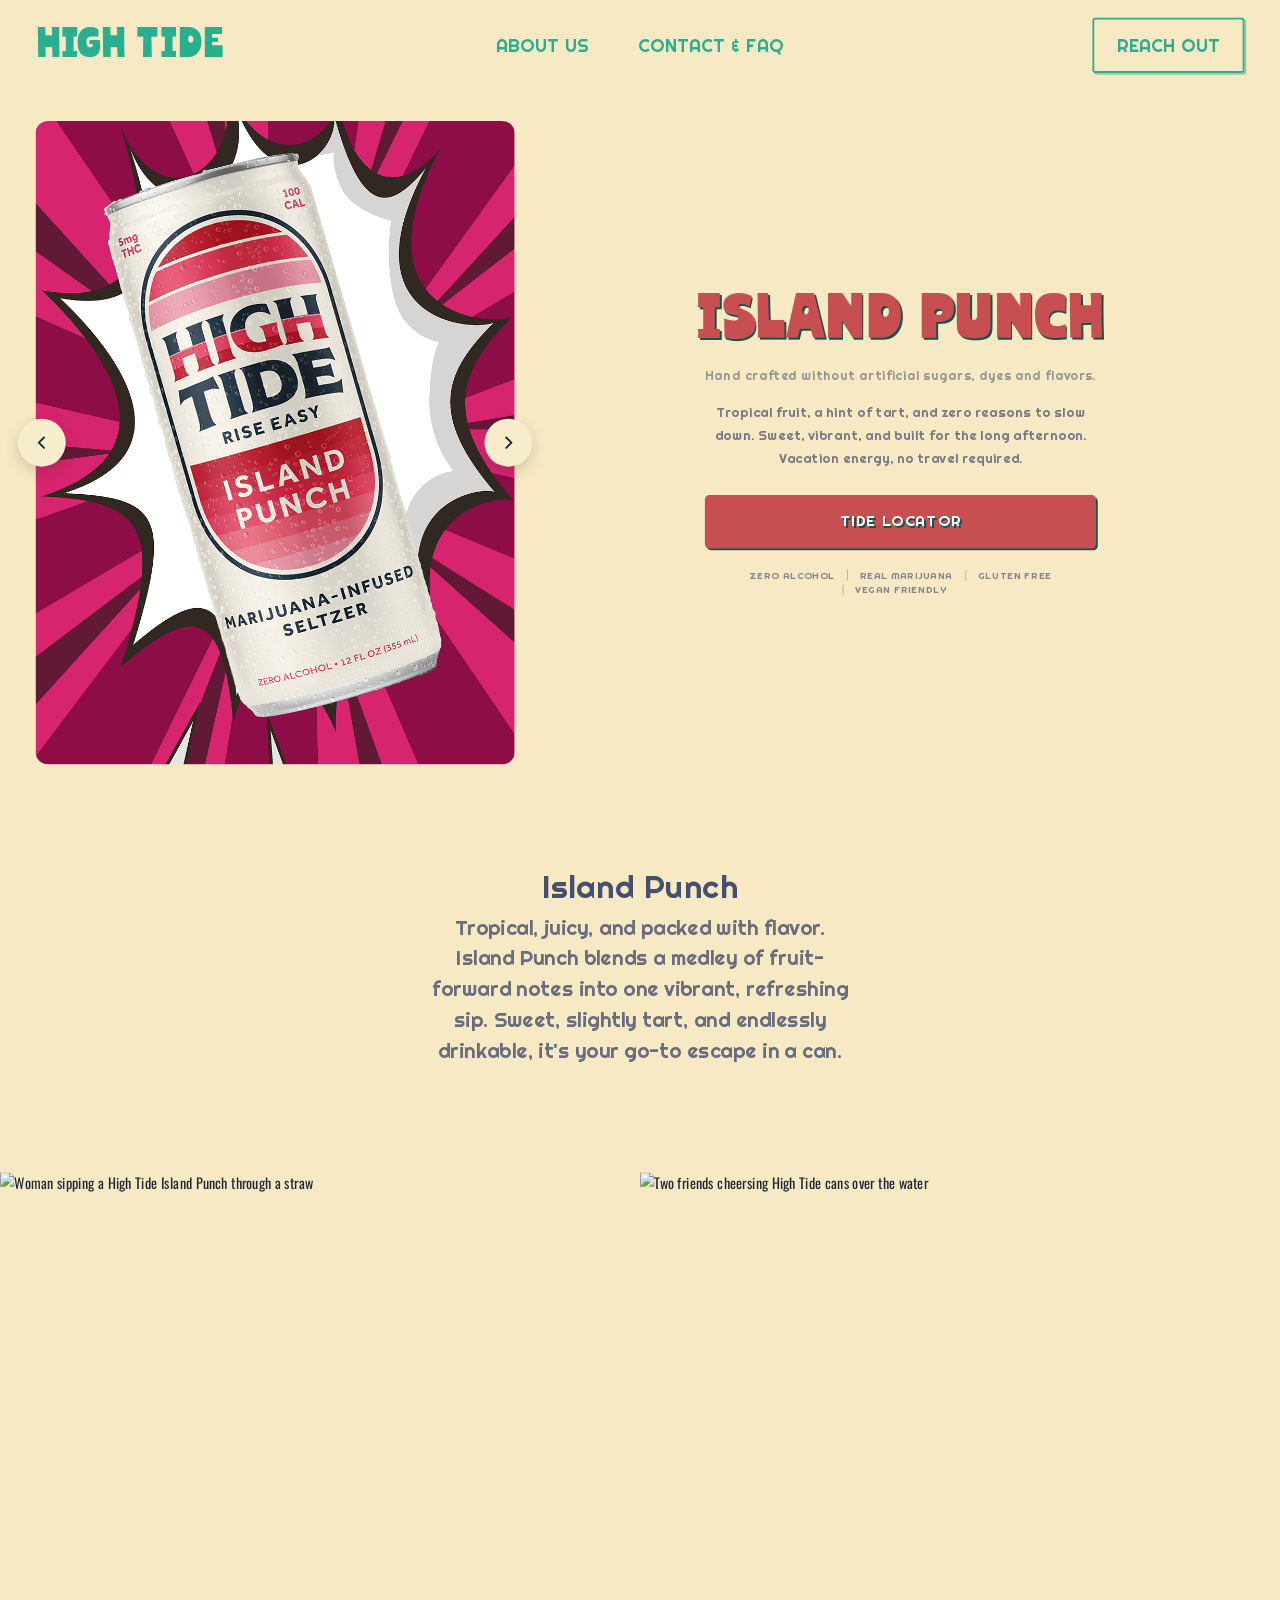
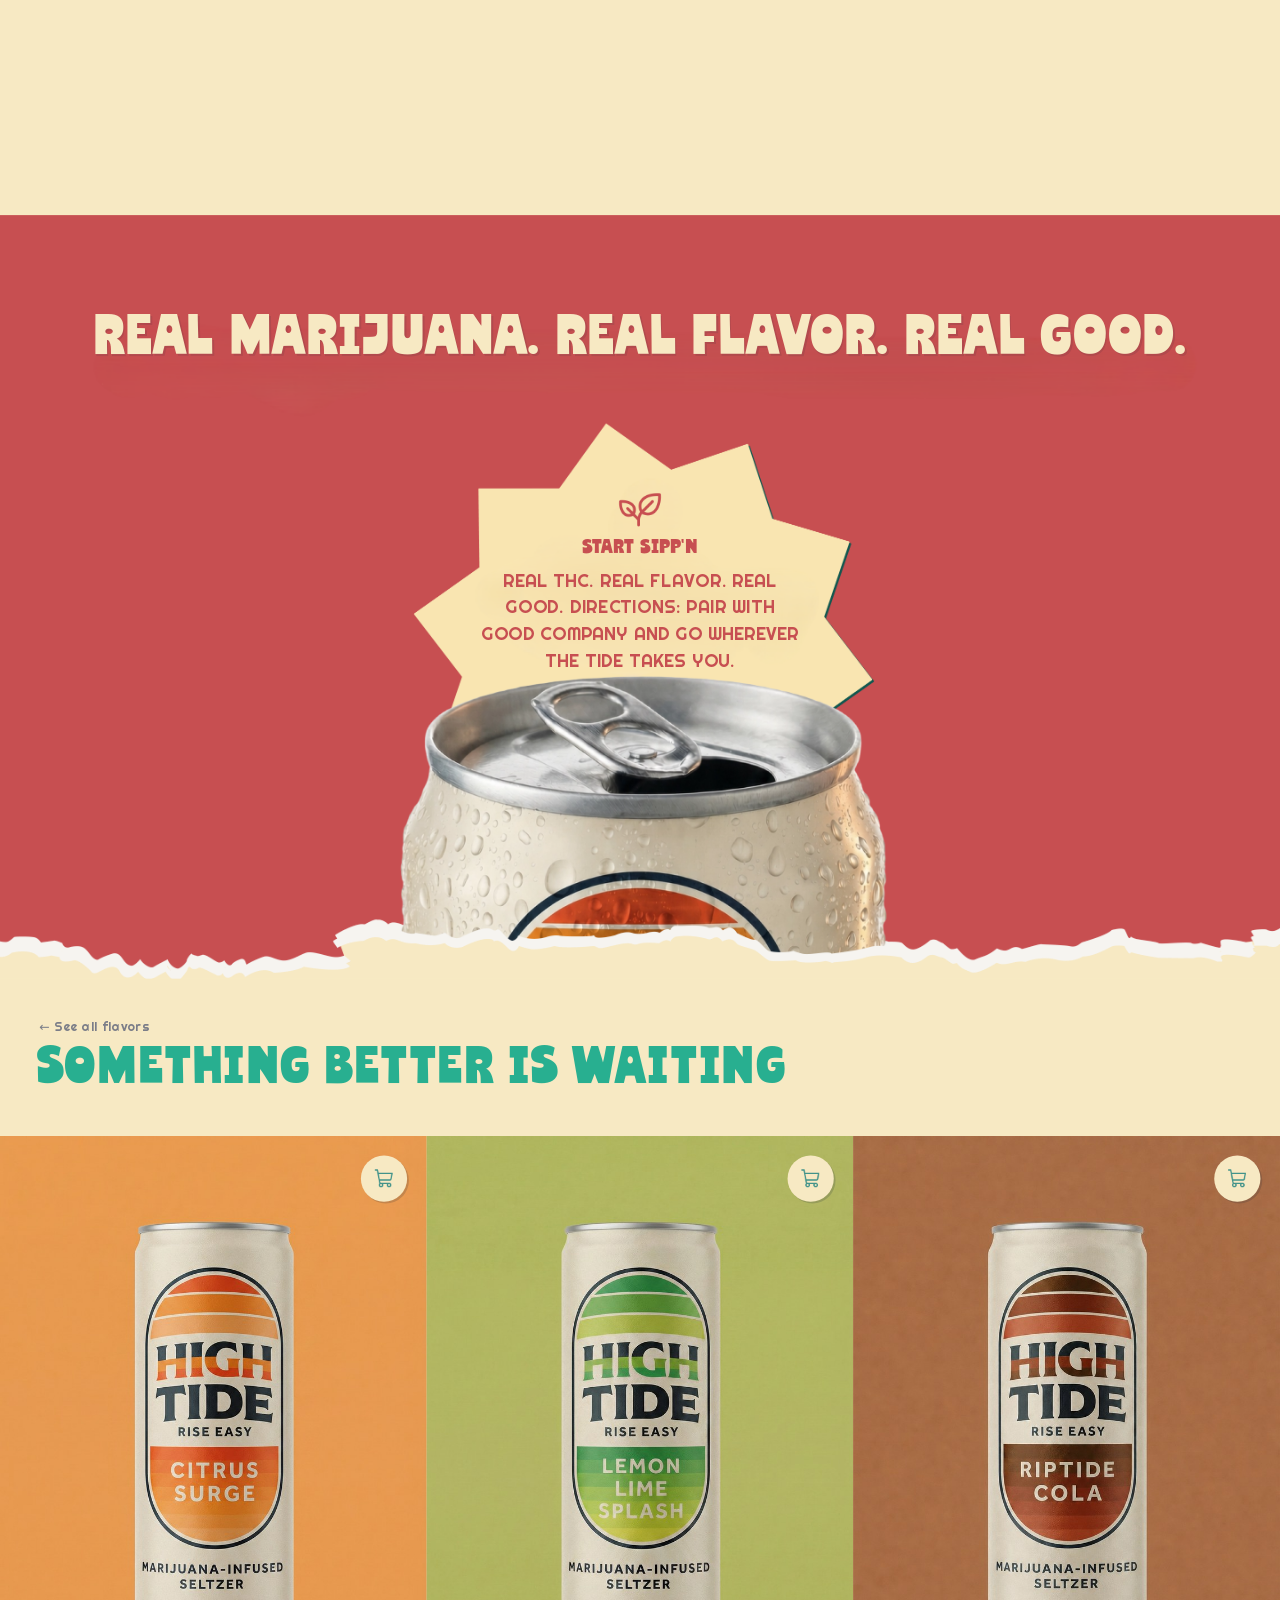
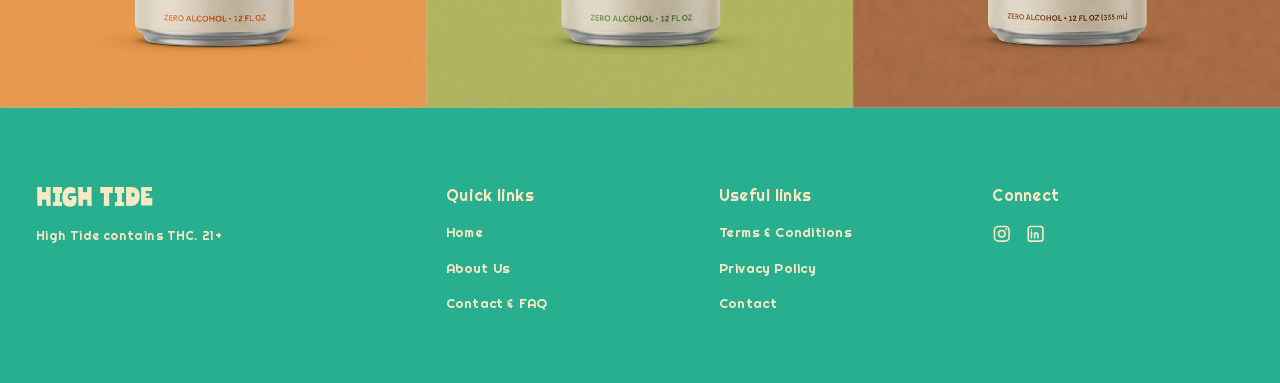
==== island-punch.html @ ad3d5d90 "Add Island Punch product page with responsive design and scaling functionality - Created island-punc" ====
<!DOCTYPE html>
<html lang="en">
<head>
  <meta charset="UTF-8" />
  <meta name="viewport" content="width=device-width, initial-scale=1.0" />
  <title>High Tide — Island Punch</title>
  <link rel="preconnect" href="https://fonts.googleapis.com" />
  <link rel="preconnect" href="https://fonts.gstatic.com" crossorigin />
  <!-- Same Google font families used by the homepage (index.html) -->
  <link href="https://fonts.googleapis.com/css2?family=Bagel+Fat+One&family=Oswald:wght@400;500;600;700&family=Permanent+Marker&family=Righteous&display=swap" rel="stylesheet" />
  <!-- Same Bootstrap build as index.html (grid + utilities) -->
  <link href="https://cdn.jsdelivr.net/npm/bootstrap@5.3.3/dist/css/bootstrap.min.css" rel="stylesheet" />
  <link rel="stylesheet" href="product-page.css" />
</head>
<body>
    <div class="scaler-product">
    <div class="stage-product">
  <!-- ============ HEADER (shared with index.html) ============ -->
  <header class="site-header">
    <div class="header-inner">
      <a href="index.html" class="logo" aria-label="High Tide home">HIGH TIDE</a>
      <nav class="main-nav" aria-label="Primary">
        <a href="#about">ABOUT US</a>
        <a href="#contact">CONTACT &amp; FAQ</a>
      </nav>
      <a href="#reach" class="btn-reachout">REACH OUT</a>
    </div>
  </header>

  <!-- ============ HERO ============ -->
  <section class="hero">
    <div class="container">
      <div class="row align-items-center gx-5">
        <div class="col-5">
          <div class="hero-media">
            <button class="carousel-arrow arrow-prev" aria-label="Previous flavor">
              <svg viewBox="0 0 24 24" width="20" height="20"><path d="M15 5l-7 7 7 7" fill="none" stroke="currentColor" stroke-width="2.6" stroke-linecap="round" stroke-linejoin="round"/></svg>
            </button>
            <div class="hero-card">
              <img src="assets/island-punch.png" alt="High Tide Island Punch can on a pop-art pink starburst" />
            </div>
            <button class="carousel-arrow arrow-next" aria-label="Next flavor">
              <svg viewBox="0 0 24 24" width="20" height="20"><path d="M9 5l7 7-7 7" fill="none" stroke="currentColor" stroke-width="2.6" stroke-linecap="round" stroke-linejoin="round"/></svg>
            </button>
          </div>
        </div>
        <div class="col-7">
          <div class="hero-copy">
            <h1 class="flavor-title">ISLAND PUNCH</h1>
            <p class="hero-tagline">Hand crafted without artificial sugars, dyes and flavors.</p>
            <p class="hero-desc">Tropical fruit, a hint of tart, and zero reasons to slow down. Sweet, vibrant, and built for the long afternoon. Vacation energy, no travel required.</p>
            <a href="#locator" class="btn-solid">TIDE LOCATOR</a>
            <ul class="feature-tags">
              <li>ZERO ALCOHOL</li>
              <li>REAL MARIJUANA</li>
              <li>GLUTEN FREE</li>
              <li>VEGAN FRIENDLY</li>
            </ul>
          </div>
        </div>
      </div>
    </div>
  </section>

  <!-- ============ CENTERED DESCRIPTION BAND ============ -->
  <section class="desc-band">
    <div class="container">
      <h2>Island Punch</h2>
      <p>Tropical, juicy, and packed with flavor. Island Punch blends a medley of fruit-forward notes into one vibrant, refreshing sip. Sweet, slightly tart, and endlessly drinkable, it's your go-to escape in a can.</p>
    </div>
  </section>

  <!-- ============ TWO-IMAGE GALLERY ============ -->
  <section class="gallery">
    <div class="container px-0">
      <div class="row g-0">
        <div class="col-6">
          <img src="assets/island-middle-1.png" alt="Woman sipping a High Tide Island Punch through a straw" />
        </div>
        <div class="col-6">
          <img src="assets/island-middle-2.png" alt="Two friends cheersing High Tide cans over the water" />
        </div>
      </div>
    </div>
  </section>

  <!-- ============ RED FEATURE BAND ============ -->
  <section class="red-band">
    <div class="container">
      <h2 class="band-heading">REAL MARIJUANA. REAL FLAVOR. REAL GOOD.</h2>

      <div class="sip-badge">
        <div class="badge-content">
          <img class="badge-icon" src="assets/ip-leaf.png" alt="" aria-hidden="true" />
          <h3>START SIPP'N</h3>
          <p>REAL THC. REAL FLAVOR. REAL GOOD. DIRECTIONS: PAIR WITH GOOD COMPANY AND GO WHEREVER THE TIDE TAKES YOU.</p>
        </div>
      </div>
    </div>

    <!-- <img class="torn-can" src="assets/torn-can.png" alt="An open, chilled High Tide can" /> -->
  </section>

  <!-- ============ FLAVORS / SOMETHING BETTER IS WAITING ============ -->
  <section class="flavors">
    <div class="container flavors-head">
      <a href="#all" class="see-all">&larr; See all flavors</a>
      <h2 class="flavors-heading">SOMETHING BETTER IS WAITING</h2>
    </div>

    <div class="container px-0">
      <div class="row g-0">
        <div class="col-4">
          <article class="flavor-card" style="--bg:#E89A51">
            <button class="cart-btn" aria-label="Add Citrus Surge to cart"><img src="assets/cart.webp" alt="" aria-hidden="true" /></button>
            <img class="flavor-can" src="assets/product-citrus-surge.jpg" alt="High Tide Citrus Surge marijuana-infused seltzer" />
          </article>
        </div>
        <div class="col-4">
          <article class="flavor-card" style="--bg:#B0B660">
            <button class="cart-btn" aria-label="Add Lemon Lime Splash to cart"><img src="assets/cart.webp" alt="" aria-hidden="true" /></button>
            <img class="flavor-can" src="assets/product-lemon-lime-splash.jpg" alt="High Tide Lemon Lime Splash marijuana-infused seltzer" />
          </article>
        </div>
        <div class="col-4">
          <article class="flavor-card" style="--bg:#A86C46">
            <button class="cart-btn" aria-label="Add Riptide Cola to cart"><img src="assets/cart.webp" alt="" aria-hidden="true" /></button>
            <img class="flavor-can" src="assets/product-riptide-cola.jpg" alt="High Tide Riptide Cola marijuana-infused seltzer" />
          </article>
        </div>
      </div>
    </div>
  </section>

  <!-- ============ FOOTER (shared with index.html) ============ -->
  <footer class="site-footer">
    <div class="container">
      <div class="row footer-cols">
        <div class="col-4 footer-col footer-brand">
          <div class="logo footer-logo">HIGH TIDE</div>
          <p class="footer-fine">High Tide contains THC. 21+</p>
        </div>
        <div class="col footer-col">
          <h5>Quick links</h5>
          <ul>
            <li><a href="index.html">Home</a></li>
            <li><a href="#about">About Us</a></li>
            <li><a href="#contact">Contact &amp; FAQ</a></li>
          </ul>
        </div>
        <div class="col footer-col">
          <h5>Useful links</h5>
          <ul>
            <li><a href="#">Terms &amp; Conditions</a></li>
            <li><a href="#">Privacy Policy</a></li>
            <li><a href="#">Contact</a></li>
          </ul>
        </div>
        <div class="col footer-col">
          <h5>Connect</h5>
          <div class="socials">
            <a href="#" aria-label="Instagram"><svg viewBox="0 0 24 24" width="22" height="22"><rect x="3" y="3" width="18" height="18" rx="5" fill="none" stroke="currentColor" stroke-width="2"/><circle cx="12" cy="12" r="4" fill="none" stroke="currentColor" stroke-width="2"/><circle cx="17.5" cy="6.5" r="1.2" fill="currentColor"/></svg></a>
            <a href="#" aria-label="LinkedIn"><svg viewBox="0 0 24 24" width="22" height="22"><rect x="3" y="3" width="18" height="18" rx="3" fill="none" stroke="currentColor" stroke-width="2"/><path d="M7 10v7M7 7v.01M11 17v-4a2 2 0 0 1 4 0v4M11 11v6" fill="none" stroke="currentColor" stroke-width="2" stroke-linecap="round"/></svg></a>
          </div>
        </div>
      </div>
    </div>
  </footer>
  </div>
    </div>
<script src="island-punch.js"></script>
</body>
</html>
---- product-page.css ----
/* ============================================================
   High Tide — Island Punch product page
   Normal-flow, responsive layout.
   Brand tokens + Super Amore @font-face mirror styles.css so the
   page stays visually consistent with the homepage (index.html),
   without inheriting the homepage's scaled 1440px absolute canvas.
   ============================================================ */

@font-face{
  font-family: 'Super Amore';
  src: url('assets/fonts/SuperAmore.ttf') format('truetype');
  font-weight: normal;
  font-style: normal;
  font-display: swap;
}

:root{
  /* Island Punch design system */
  --cream:  #F7E9C3;
  --teal:   #28AF90;
  --coral:  #C74F51;
  --navy:   #1E2A38;

  --font-display: 'Super Amore', 'Bagel Fat One', system-ui, sans-serif;
  --font-label:   'Oswald', system-ui, sans-serif;
  --font-nav:     'Righteous', system-ui, sans-serif;

  --maxw: 1440px;
  --maxh: 4031px;
}

*{ box-sizing: border-box; }

html{ scroll-behavior: smooth; }
body{
  margin: 0;
  background: var(--cream);
  color: var(--navy);
  font-family: var(--font-label);
  overflow-x: hidden;
}

a{ text-decoration: none; color: inherit; }
img{ display: block; max-width: 100%; }
button{ font-family: inherit; cursor: pointer; border: none; background: none; }

/* ---- scaling frame (same technique as index.html) ---- */
/* outer frame: clips to the scaled height so there's no leftover space */
.scaler-product{
  width: 100%;
  margin: 0;
  overflow: hidden;
}
/* inner design canvas: fixed 1440 design, scaled by JS to fill the width */
.stage-product{
  position: relative;
  width: 1440px;
  background: var(--cream);
  overflow: hidden;
  transform-origin: top left;
}

/* ---- Centered 1440px content frame (overrides Bootstrap's responsive
   .container widths so the page tracks the design canvas exactly) ---- */
.container{
  width: 100%;
  max-width: var(--maxw);
  margin-inline: auto;
  padding-inline: 40px;
}
@media (min-width: 576px){ .container{ max-width: var(--maxw); } }
@media (min-width: 768px){ .container{ max-width: var(--maxw); } }
@media (min-width: 992px){ .container{ max-width: var(--maxw); } }
@media (min-width: 1200px){ .container{ max-width: var(--maxw); } }
@media (min-width: 1400px){ .container{ max-width: var(--maxw); } }

/* ============ HEADER ============ */

.site-header{
  position: relative;
  top: 0;
  z-index: 50;
  background: var(--cream);
}
.header-inner{
  max-width: var(--maxw);
  margin: 0 auto;
  padding: 20px 40px;
  display: grid;
  grid-template-columns: 1fr auto 1fr;
  align-items: center;
  gap: 24px;
}
.logo{
  font-family: var(--font-display);
  color: var(--teal);
  font-size: 48px;
  line-height: 1;
  letter-spacing: .5px;
  justify-self: start;
}
.main-nav{
  justify-self: center;
  display: flex;
  gap: 56px;
}
.main-nav a{
  font-family: var(--font-nav);
  font-size: 20px;
  letter-spacing: .5px;
  text-transform: uppercase;
  color: var(--teal);
  transition: opacity .15s ease;
}
.main-nav a:hover{ opacity: .7; }
.btn-reachout{
  justify-self: end;
  display: inline-flex;
  align-items: center;
  justify-content: center;
  padding: 14px 26px;
  border: 2.5px solid var(--teal);
  border-radius: 3px;
  color: var(--teal);
  font-family: var(--font-nav);
  font-size: 20px;
  letter-spacing: .5px;
  text-transform: uppercase;
  background: transparent;
  box-shadow: 2px 2px 0 0 rgba(27,166,151,.45);
  transition: background .15s ease, color .15s ease;
}
.btn-reachout:hover{ background: var(--teal); color: var(--cream); }

/* ============ HERO ============ */
.hero{
  background: var(--cream);
  padding: 34px 0 76px;
}
.hero-media{
  position: relative;
}
.hero-card img{
  width: 100%;
  height: auto;
  border-radius: 14px;
}
.carousel-arrow{
  position: absolute;
  top: 50%;
  transform: translateY(-50%);
  width: 54px;
  height: 54px;
  border-radius: 50%;
  background: #F7ECCB;
  color: var(--navy);
  display: flex;
  align-items: center;
  justify-content: center;
  box-shadow: 0 6px 16px rgba(30,42,56,.18);
  z-index: 2;
  transition: transform .15s ease;
}
.carousel-arrow:hover{ transform: translateY(-50%) scale(1.06); }
.arrow-prev{ left: -20px; }
.arrow-next{ right: -20px; }

.hero-copy{
  text-align: center;
  max-width: 480px;
  margin: 0 auto;
}
.flavor-title{
  margin: 0 0 16px;
  font-family: var(--font-display);
  color: var(--coral);
  font-size: 72px;
  font-weight: 400;
  line-height: 1;
  letter-spacing: 0;
  text-align: center;
  text-shadow: 2px 2px 0px #11574F;
}
.hero-tagline{
  margin: 0 0 18px;
  font-family: var(--font-nav);
  font-size: 14px;
  letter-spacing: .3px;
  color: #454F6E8C;
}
.hero-desc{
  margin: 0 auto 28px;
  max-width: 430px;
  font-family: var(--font-nav);
  font-size: 15px;
  line-height: 1.75;
  font-weight: 400;
  color: #454F6EB8;
}
.btn-solid{
  display: block;
  width: 100%;
  max-width: 440px;
  margin: 0 auto 22px;
  padding: 17px;
  background: var(--coral);
  color: #fff;
  font-family: var(--font-nav);
  font-size: 17px;
  letter-spacing: 1px;
  text-transform: uppercase;
  text-align: center;
  border-radius: 5px;
  text-shadow: 2px 2px 0px #11574F;
  box-shadow: 2px 2px 0px 0px #11574F;
  transition: filter .15s ease;
}
.btn-solid:hover{ filter: brightness(1.06); }
.feature-tags{
  font-family: var(--font-nav);
  font-size: 13px;
  font-weight: 400;
  list-style: none;
  display: flex;
  justify-content: center;
  flex-wrap: wrap;
  padding: 0;
  margin: 0 auto;
}
.feature-tags li{
  position: relative;
  padding: 0 14px;
  font-size: 11px;
  letter-spacing: .5px;
  text-transform: uppercase;
  color: #454F6EA6;
}
.feature-tags li + li::before{
  content: "";
  position: absolute;
  left: 0;
  top: 50%;
  transform: translateY(-50%);
  width: 1px;
  height: 12px;
  background: rgba(30,42,56,.3);
}

/* ============ CENTERED DESCRIPTION BAND ============ */
.desc-band{
  background: var(--cream);
  text-align: center;
  padding: 40px 0 120px;
}
.desc-band h2{
  /* margin: 0 0 14px; */
  font-family: var(--font-nav);
  color: #454F6E;
  font-size: 36px;
  letter-spacing: .5px;
}
.desc-band p{
  max-width: 480px;
  margin: 0 auto;
  font-size: 23px;
  line-height: 1.5;
  font-weight: 400;
  color: #454F6ECC;
  font-family: var(--font-nav);
}

/* ============ TWO-IMAGE GALLERY (Bootstrap .row.g-0 > .col-md-6) ============ */
.gallery img{
  width: 100%;
  height: 723px; /* fixed px: canvas is scaled, so vw units can't be used here */
  object-fit: cover;
  object-position: center;
}

/* ============ RED FEATURE BAND ============ */
.red-band{
  position: relative;
  text-align: center;
  padding: 86px 0 0;
  overflow: hidden;
  height: 859px; /* matches feact-band.png aspect (1624x969) at 1440 wide */
  background-image: url(assets/island-punch-mid-bg.png);
  background-size: cover; background-position: center; background-repeat: no-repeat;
}
.band-heading{
  margin: 18px auto 54px;
  font-family: var(--font-display);
  color: var(--cream);
  font-size: 64px;
  line-height: 1.08;
  letter-spacing: .5px;
  text-shadow: 2px 2px 0 rgba(30,42,56,.12);
}

/* starburst badge (named .sip-badge to avoid Bootstrap's .badge component) */
.sip-badge{
  position: relative;
  width: 366px;
  aspect-ratio: 1 / 1;
  margin: 0 auto -30px;
  z-index: 3;
}
.badge-burst{
  position: absolute;
  inset: 0;
  width: 100%;
  height: 100%;
  color: var(--cream);
  filter: drop-shadow(0 6px 14px rgba(30,42,56,.18));
}
.badge-content{
  position: absolute;
  inset: 0;
  display: flex;
  flex-direction: column;
  align-items: center;
  justify-content: center;
  text-align: center;
  color: var(--coral);
}
.badge-icon{ width: 50px; height: auto; margin-bottom: 6px; }
.badge-content h3{
  margin: 0 0 8px;
  font-family: var(--font-display);
  font-size: 22px;
  letter-spacing: .5px;
}
.badge-content p{
  margin: 0;
  font-size: 20px;
  line-height: 1.5;
  letter-spacing: .4px;
  text-transform: uppercase;
  font-weight: 500;
  font-family: var(--font-nav);
}

.torn-can{
  display: block;
  width: 100%;
  max-width: 1440px;
  /* the can sits ~60% down a tall transparent PNG; pull it up under the
     badge. Scales with viewport width so the gap stays consistent. */
  margin: calc(40px - 36vw) auto 0;
  position: relative;
  z-index: 1;
}

/* ============ FLAVORS / SOMETHING BETTER IS WAITING ============ */
.flavors{
  background: var(--cream);
}
.flavors-head{
  padding-top: 40px;
  padding-bottom: 46px;
}
.see-all{
  display: inline-block;
  margin: 0 0 6px 4px;
  font-family: var(--font-nav);
  font-size: 14px;
  letter-spacing: .3px;
  color: #454F6EB2;
  transition: opacity .15s ease;
}
.see-all:hover{ opacity: .7; }
.flavors-heading{
  margin: 0;
  font-family: var(--font-display);
  color: var(--teal);
  font-size: 60px;
  line-height: 1;
  letter-spacing: .5px;
}
/* cards live in a Bootstrap .row.g-0 > .col-md-4; each card is the
   product photo (its background already matches --bg) plus a cart button */
.flavor-card{
  position: relative;
  height: 100%;
  background: var(--bg);
}
.flavor-can{
  width: 100%;
  height: auto;
}
.cart-btn{
  position: absolute;
  top: 22px;
  right: 22px;
  width: 52px;
  height: 52px;
  border-radius: 50%;
  background: var(--cream);
  display: flex;
  align-items: center;
  justify-content: center;
  box-shadow: 2px 2px 0 0 rgba(30,42,56,.18);
  z-index: 2;
  transition: transform .15s ease;
}
.cart-btn:hover{ transform: scale(1.07); }
.cart-btn img{ width: 24px; height: 24px; object-fit: contain; }

/* ============ FOOTER ============ */
.site-footer{
  background: var(--teal);
  color: var(--cream);
  padding: 88px 0 76px;
}
/* .footer-cols is a Bootstrap .row; cols set the widths */
.footer-logo{
  font-family: var(--font-display);
  color: var(--cream);
  font-size: 30px;
}
.footer-fine{
  margin: 16px 0 0;
  font-size: 14px;
  letter-spacing: .3px;
  font-family: var(--font-nav);
}
.footer-col h5{
  margin: 0 0 18px;
  font-family: var(--font-nav);
  font-weight: 400;
  font-size: 18px;
  letter-spacing: .5px;
  color: #FBE7C0;
}
.footer-col ul{ list-style: none; margin: 0; padding: 0; }
.footer-col li{ margin-bottom: 14px; }
.footer-col li a{
  font-size: 15px;
  letter-spacing: .3px;
  color: var(--cream);
  transition: opacity .15s ease;
  font-family: var(--font-nav);
}
.footer-col li a:hover{ opacity: .75; }
.socials{ display: flex; gap: 16px; color: var(--cream); }
.socials a{ transition: opacity .15s ease; }
.socials a:hover{ opacity: .75; }

/* No reflow media queries: the 1440 design canvas is scaled as a whole by
   island-punch.js (transform: scale), matching index.html. */
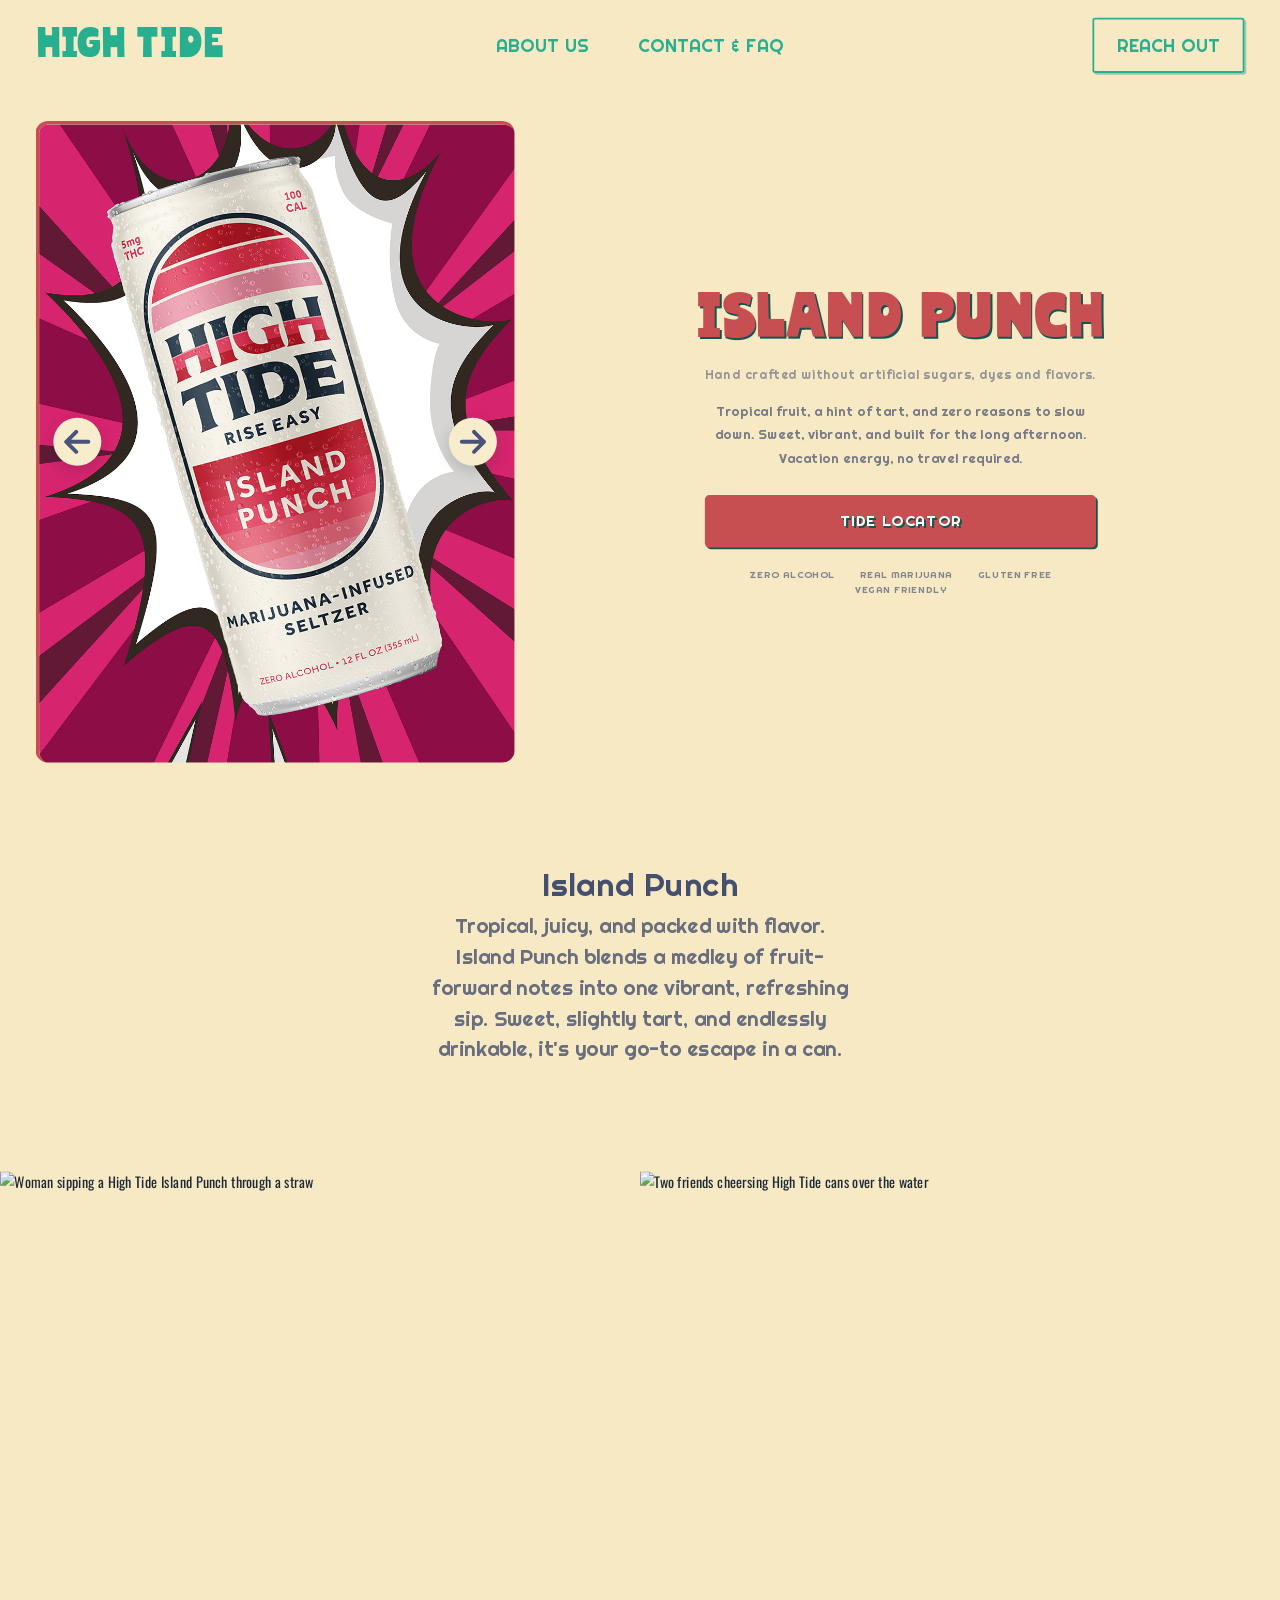
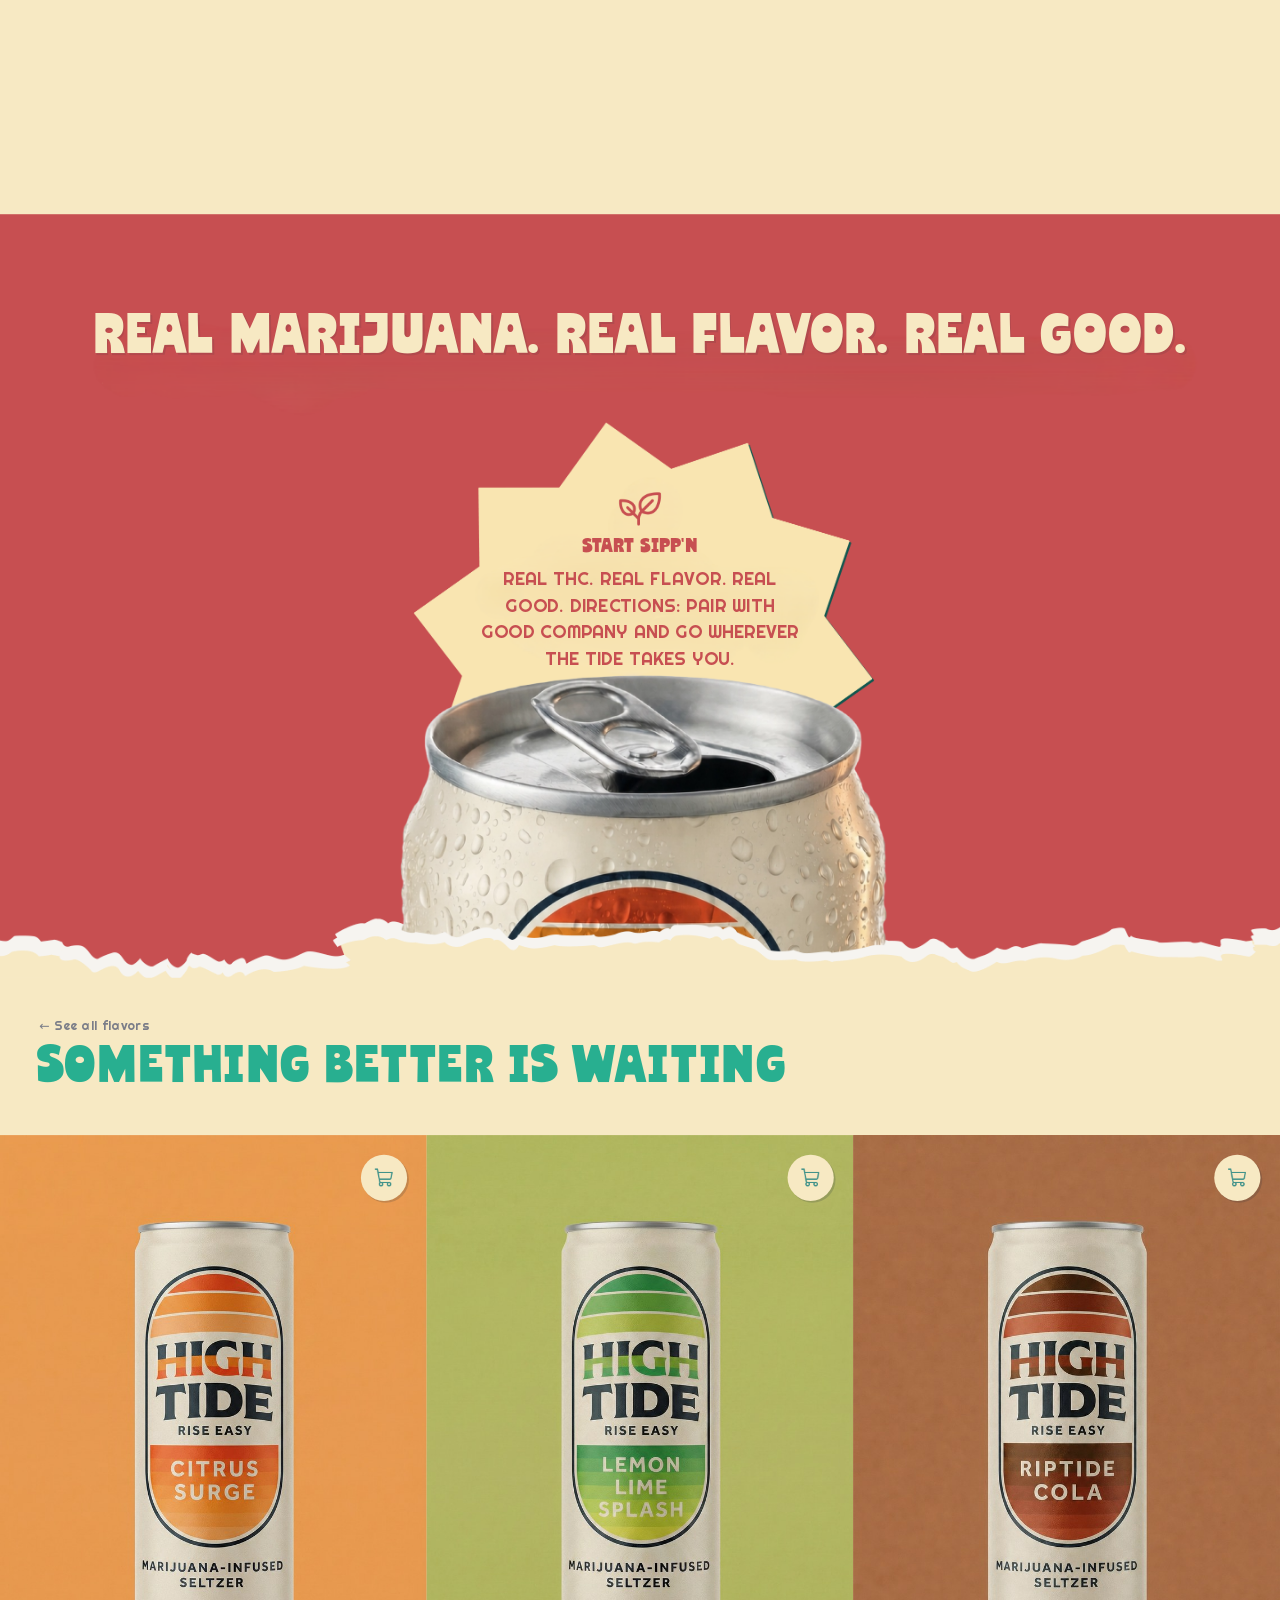
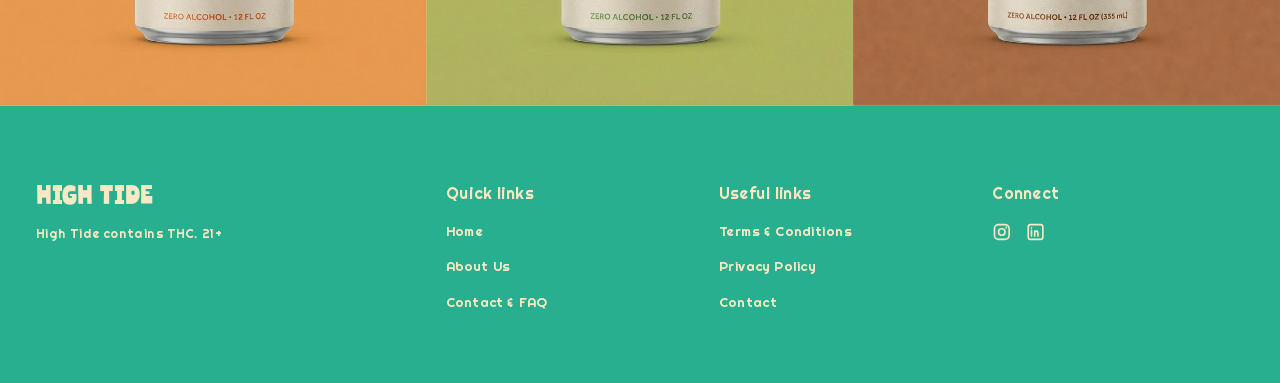
==== commit f2f7f140: "Update carousel arrows and enhance button styles for improved UI" ====
--- a/island-punch.html
+++ b/island-punch.html
@@ -34,13 +34,17 @@
         <div class="col-5">
           <div class="hero-media">
             <button class="carousel-arrow arrow-prev" aria-label="Previous flavor">
-              <svg viewBox="0 0 24 24" width="20" height="20"><path d="M15 5l-7 7 7 7" fill="none" stroke="currentColor" stroke-width="2.6" stroke-linecap="round" stroke-linejoin="round"/></svg>
+              <svg width="30" height="48" viewBox="0 0 48 48" fill="none" xmlns="http://www.w3.org/2000/svg">
+                <path d="M44 24H4M4 24L22 6M4 24L22 42" stroke="#4B5279" stroke-width="7" stroke-linecap="round" stroke-linejoin="round"/>
+              </svg>
             </button>
             <div class="hero-card">
               <img src="assets/island-punch.png" alt="High Tide Island Punch can on a pop-art pink starburst" />
             </div>
             <button class="carousel-arrow arrow-next" aria-label="Next flavor">
-              <svg viewBox="0 0 24 24" width="20" height="20"><path d="M9 5l7 7-7 7" fill="none" stroke="currentColor" stroke-width="2.6" stroke-linecap="round" stroke-linejoin="round"/></svg>
+              <svg width="30" height="48" viewBox="0 0 48 48" fill="none" xmlns="http://www.w3.org/2000/svg">
+                <path d="M4 24H44M44 24L26 6M44 24L26 42" stroke="#4B5279" stroke-width="7" stroke-linecap="round" stroke-linejoin="round"/>
+              </svg>
             </button>
           </div>
         </div>
--- a/product-page.css
+++ b/product-page.css
@@ -144,6 +144,8 @@
   width: 100%;
   height: auto;
   border-radius: 14px;
+  border-top: 4px solid var(--coral);
+  border-left: 4px solid var(--coral);
 }
 .carousel-arrow{
   position: absolute;
@@ -162,8 +164,8 @@
   transition: transform .15s ease;
 }
 .carousel-arrow:hover{ transform: translateY(-50%) scale(1.06); }
-.arrow-prev{ left: -20px; }
-.arrow-next{ right: -20px; }
+.arrow-prev{ left: 20px; }
+.arrow-next{ right: 20px; }
 
 .hero-copy{
   text-align: center;
@@ -235,16 +237,16 @@
   text-transform: uppercase;
   color: #454F6EA6;
 }
-.feature-tags li + li::before{
-  content: "";
-  position: absolute;
-  left: 0;
-  top: 50%;
-  transform: translateY(-50%);
-  width: 1px;
-  height: 12px;
-  background: rgba(30,42,56,.3);
-}
+  /* .feature-tags li + li::before{
+    content: "";
+    position: absolute;
+    left: 0;
+    top: 50%;
+    transform: translateY(-50%);
+    width: 1px;
+    height: 12px;
+    background: rgba(30,42,56,.3);
+  } */
 
 /* ============ CENTERED DESCRIPTION BAND ============ */
 .desc-band{
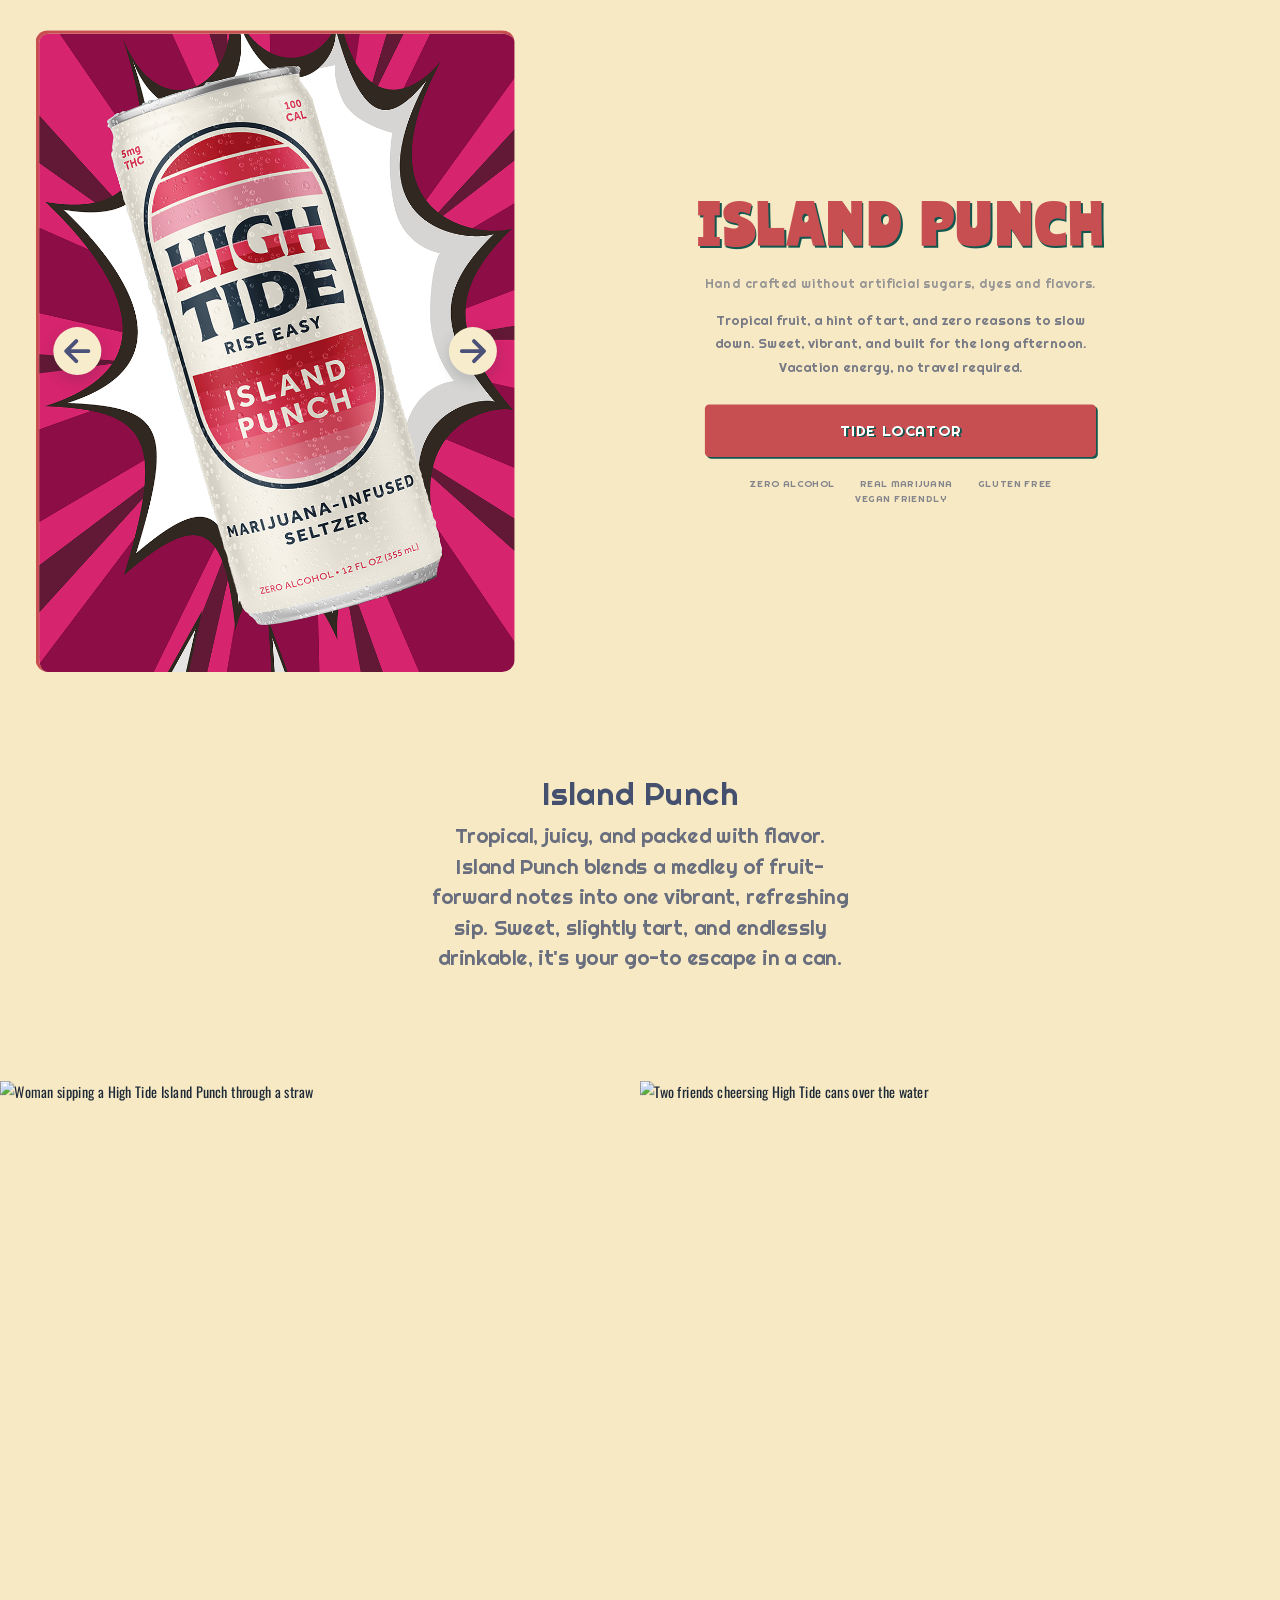
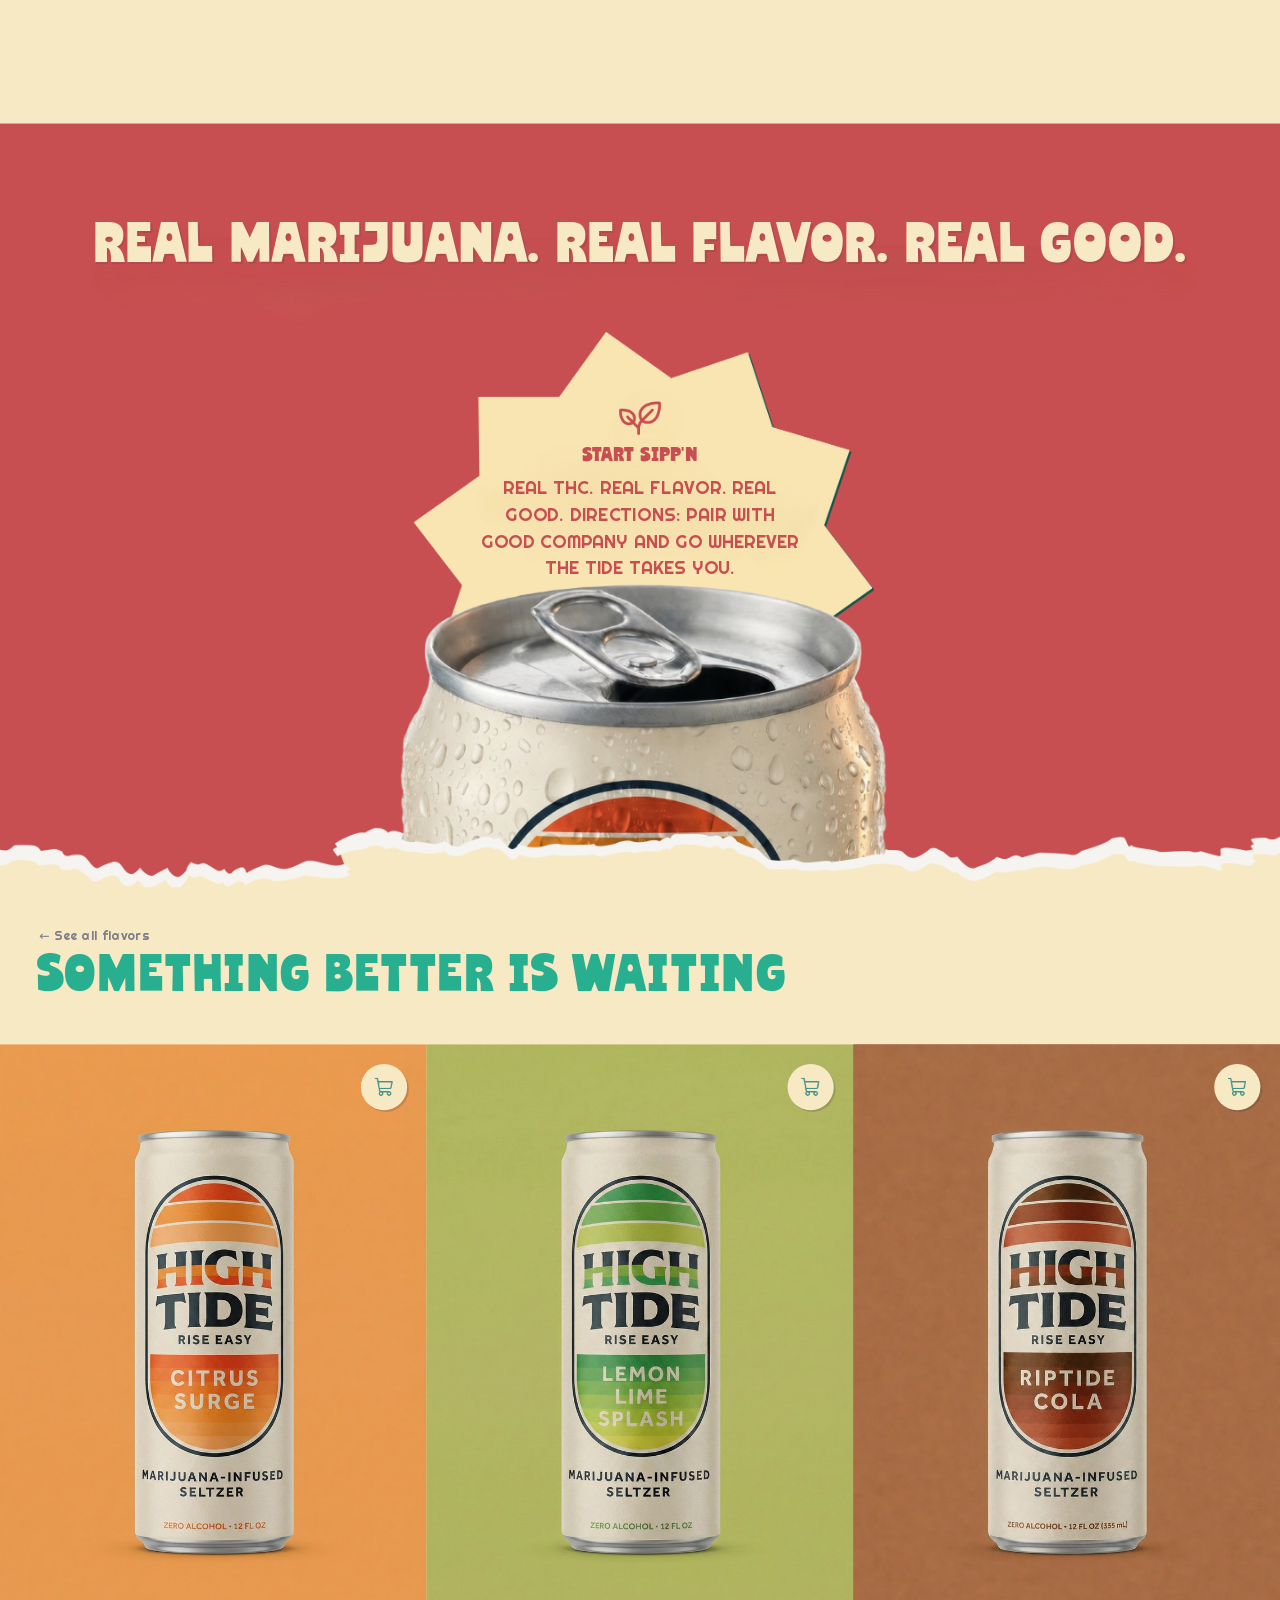
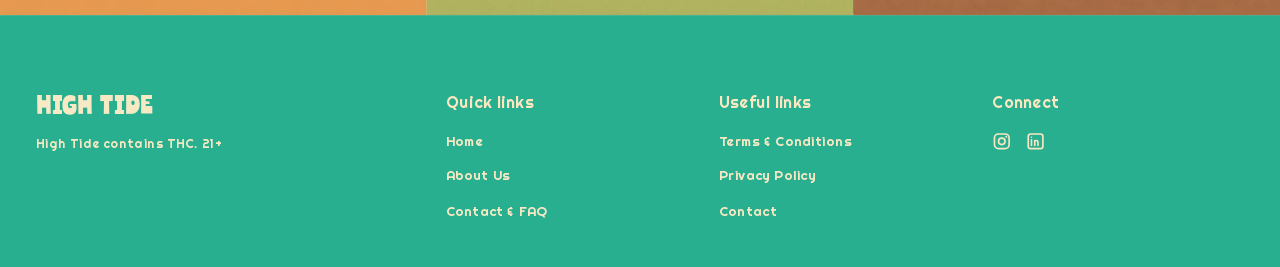
==== commit d1ff1865: "Comment out header section in Island Punch page and correct design height in JavaScript for accurate" ====
--- a/island-punch.html
+++ b/island-punch.html
@@ -16,7 +16,7 @@
     <div class="scaler-product">
     <div class="stage-product">
   <!-- ============ HEADER (shared with index.html) ============ -->
-  <header class="site-header">
+  <!-- <header class="site-header">
     <div class="header-inner">
       <a href="index.html" class="logo" aria-label="High Tide home">HIGH TIDE</a>
       <nav class="main-nav" aria-label="Primary">
@@ -25,7 +25,7 @@
       </nav>
       <a href="#reach" class="btn-reachout">REACH OUT</a>
     </div>
-  </header>
+  </header> -->
 
   <!-- ============ HERO ============ -->
   <section class="hero">
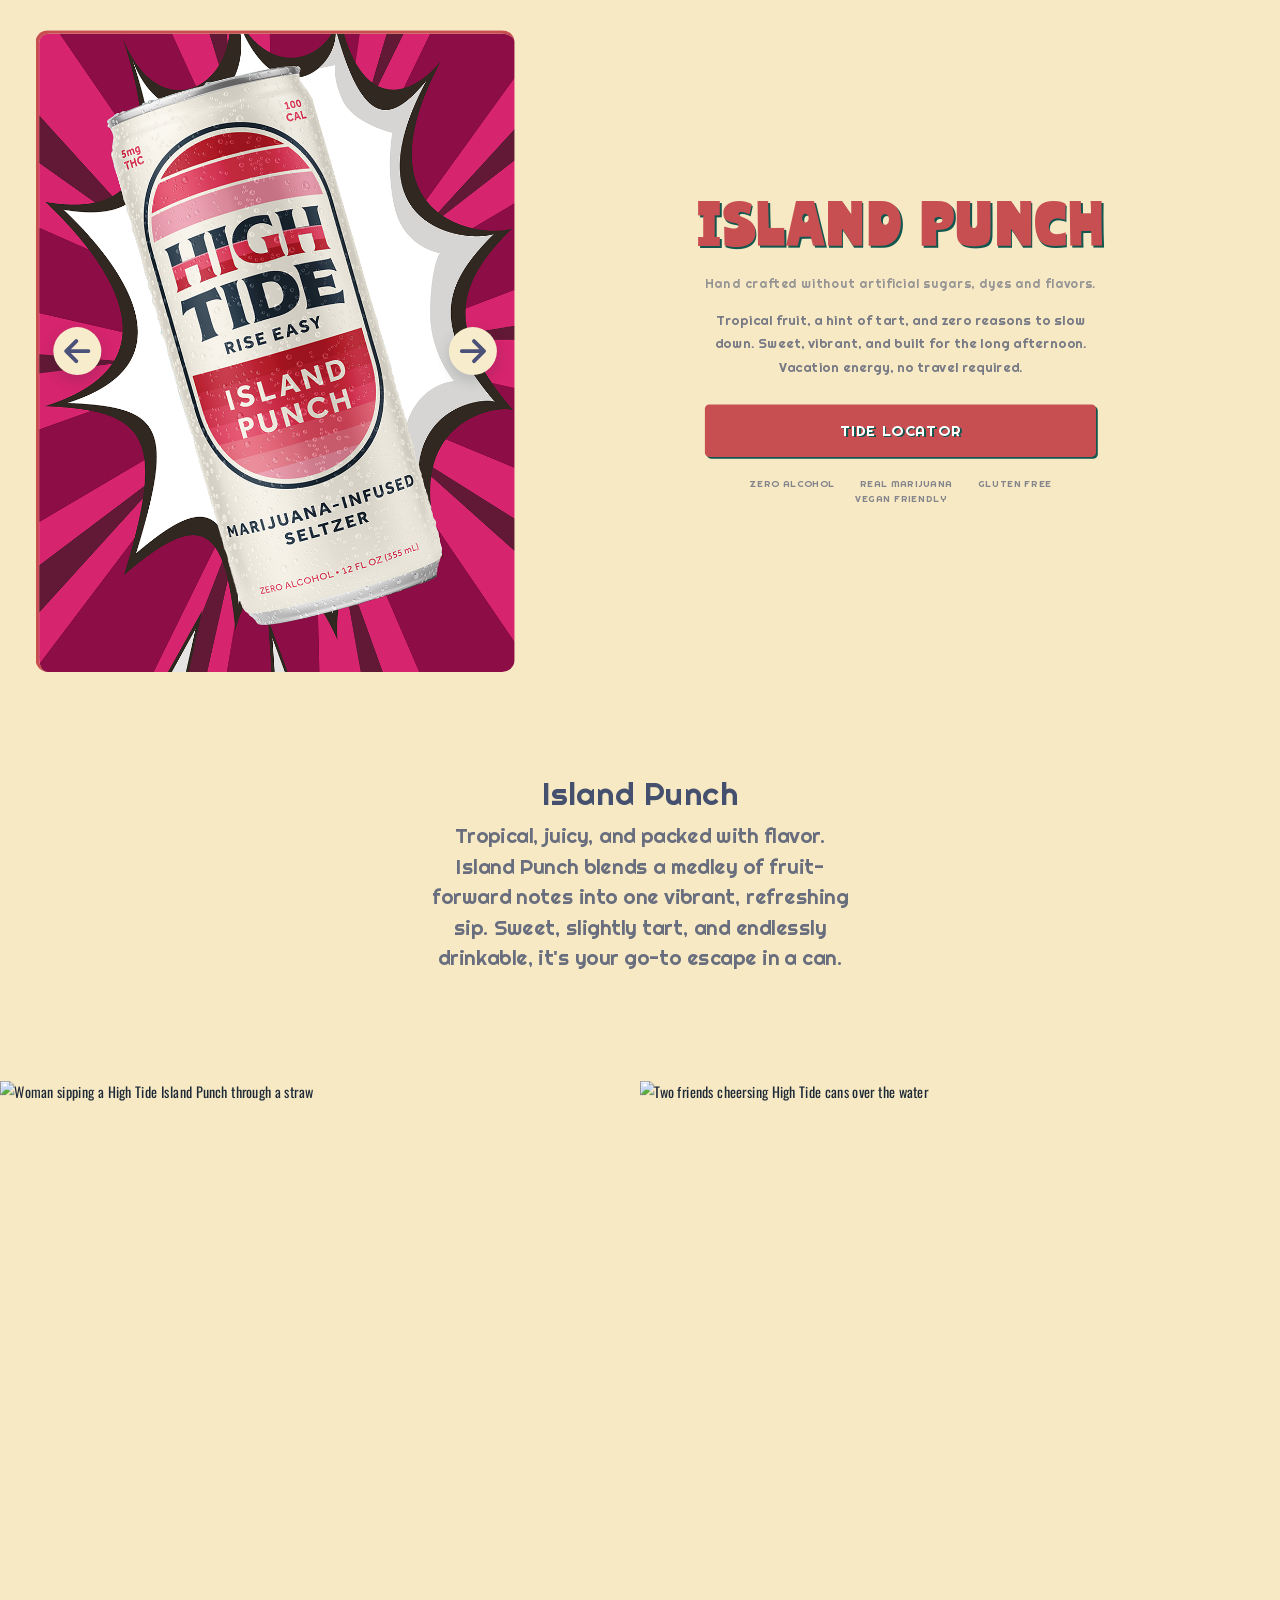
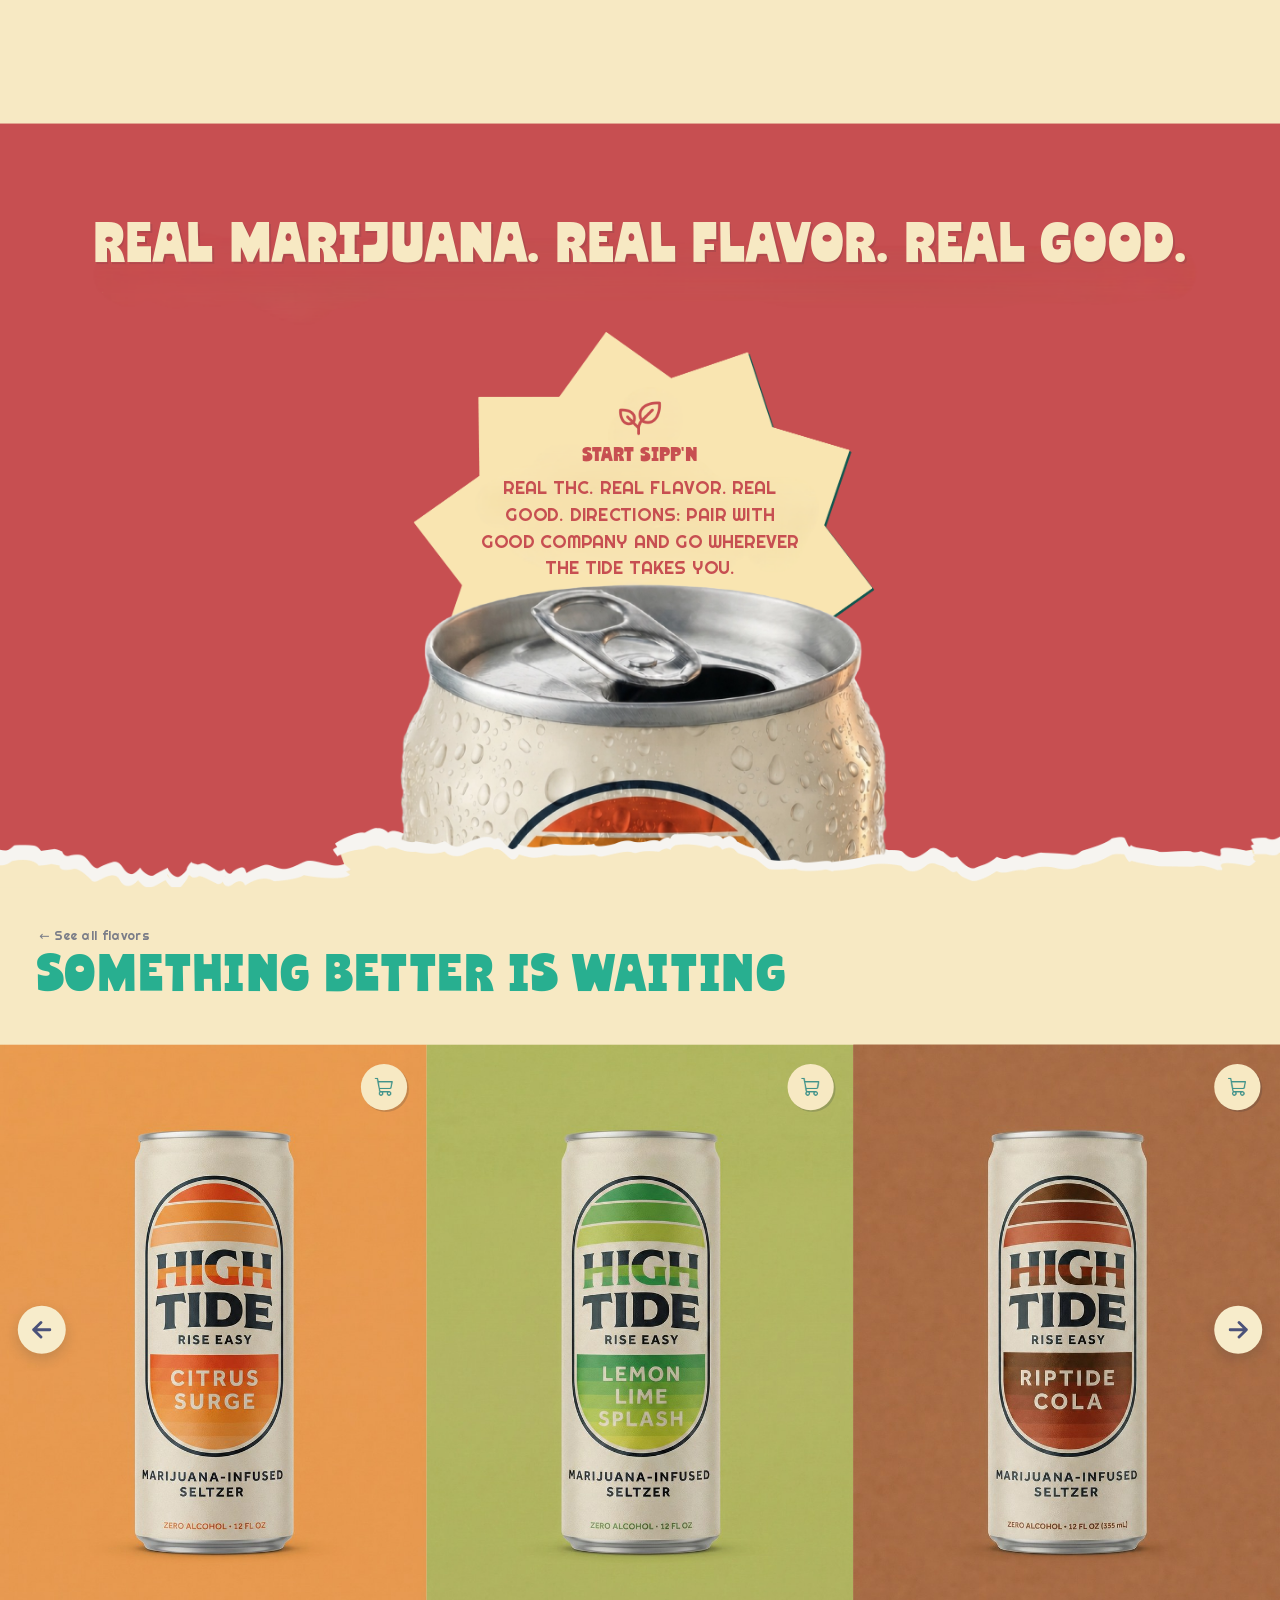
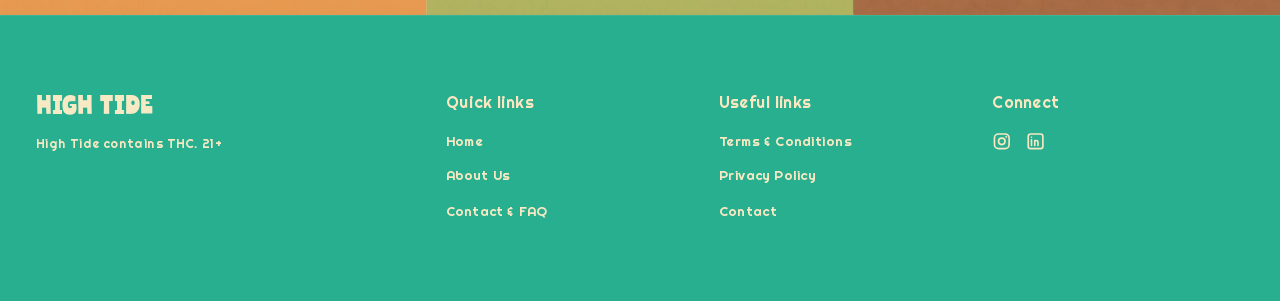
==== commit 026ccf4b: "Implement flavor slider with navigation arrows and responsive styles for improved user experience" ====
--- a/island-punch.html
+++ b/island-punch.html
@@ -112,27 +112,37 @@
       <h2 class="flavors-heading">SOMETHING BETTER IS WAITING</h2>
     </div>
 
-    <div class="container px-0">
-      <div class="row g-0">
-        <div class="col-4">
-          <article class="flavor-card" style="--bg:#E89A51">
-            <button class="cart-btn" aria-label="Add Citrus Surge to cart"><img src="assets/cart.webp" alt="" aria-hidden="true" /></button>
-            <img class="flavor-can" src="assets/product-citrus-surge.jpg" alt="High Tide Citrus Surge marijuana-infused seltzer" />
-          </article>
-        </div>
-        <div class="col-4">
-          <article class="flavor-card" style="--bg:#B0B660">
-            <button class="cart-btn" aria-label="Add Lemon Lime Splash to cart"><img src="assets/cart.webp" alt="" aria-hidden="true" /></button>
-            <img class="flavor-can" src="assets/product-lemon-lime-splash.jpg" alt="High Tide Lemon Lime Splash marijuana-infused seltzer" />
-          </article>
-        </div>
-        <div class="col-4">
-          <article class="flavor-card" style="--bg:#A86C46">
-            <button class="cart-btn" aria-label="Add Riptide Cola to cart"><img src="assets/cart.webp" alt="" aria-hidden="true" /></button>
-            <img class="flavor-can" src="assets/product-riptide-cola.jpg" alt="High Tide Riptide Cola marijuana-infused seltzer" />
-          </article>
-        </div>
+    <div class="flavor-slider">
+      <button class="slider-arrow slider-prev" aria-label="Previous flavors">
+        <svg width="22" height="36" viewBox="0 0 48 48" fill="none" xmlns="http://www.w3.org/2000/svg">
+          <path d="M44 24H4M4 24L22 6M4 24L22 42" stroke="#4B5279" stroke-width="7" stroke-linecap="round" stroke-linejoin="round"/>
+        </svg>
+      </button>
+
+      <div class="flavor-track" id="flavorTrack">
+        <article class="flavor-card" style="--bg:#E89A51">
+          <button class="cart-btn" aria-label="Add Citrus Surge to cart"><img src="assets/cart.webp" alt="" aria-hidden="true" /></button>
+          <img class="flavor-can" src="assets/product-citrus-surge.jpg" alt="High Tide Citrus Surge marijuana-infused seltzer" />
+        </article>
+        <article class="flavor-card" style="--bg:#B0B660">
+          <button class="cart-btn" aria-label="Add Lemon Lime Splash to cart"><img src="assets/cart.webp" alt="" aria-hidden="true" /></button>
+          <img class="flavor-can" src="assets/product-lemon-lime-splash.jpg" alt="High Tide Lemon Lime Splash marijuana-infused seltzer" />
+        </article>
+        <article class="flavor-card" style="--bg:#A86C46">
+          <button class="cart-btn" aria-label="Add Riptide Cola to cart"><img src="assets/cart.webp" alt="" aria-hidden="true" /></button>
+          <img class="flavor-can" src="assets/product-riptide-cola.jpg" alt="High Tide Riptide Cola marijuana-infused seltzer" />
+        </article>
+        <article class="flavor-card" style="--bg:#DF796A">
+          <button class="cart-btn" aria-label="Add Island Punch to cart"><img src="assets/cart.webp" alt="" aria-hidden="true" /></button>
+          <img class="flavor-can" src="assets/product-island-punch.jpg" alt="High Tide Island Punch marijuana-infused seltzer" />
+        </article>
       </div>
+
+      <button class="slider-arrow slider-next" aria-label="Next flavors">
+        <svg width="22" height="36" viewBox="0 0 48 48" fill="none" xmlns="http://www.w3.org/2000/svg">
+          <path d="M4 24H44M44 24L26 6M44 24L26 42" stroke="#4B5279" stroke-width="7" stroke-linecap="round" stroke-linejoin="round"/>
+        </svg>
+      </button>
     </div>
   </section>
 
--- a/product-page.css
+++ b/product-page.css
@@ -379,17 +379,49 @@
   line-height: 1;
   letter-spacing: .5px;
 }
-/* cards live in a Bootstrap .row.g-0 > .col-md-4; each card is the
-   product photo (its background already matches --bg) plus a cart button */
+/* ---- flavor slider (arrows + swipe; 3 cards per view on desktop) ---- */
+.flavor-slider{
+  position: relative;
+}
+.flavor-track{
+  display: flex;
+  overflow-x: auto;
+  scroll-snap-type: x mandatory;
+  scroll-behavior: smooth;
+  -ms-overflow-style: none;   /* hide scrollbar (IE/Edge) */
+  scrollbar-width: none;      /* hide scrollbar (Firefox) */
+}
+.flavor-track::-webkit-scrollbar{ display: none; } /* hide scrollbar (WebKit) */
+
 .flavor-card{
   position: relative;
-  height: 100%;
+  flex: 0 0 33.3333%;   /* 3 cards per view */
+  scroll-snap-align: start;
   background: var(--bg);
 }
 .flavor-can{
   width: 100%;
   height: auto;
 }
+
+.slider-arrow{
+  position: absolute;
+  top: 50%;
+  transform: translateY(-50%);
+  width: 54px;
+  height: 54px;
+  border-radius: 50%;
+  background: #F7ECCB;
+  display: flex;
+  align-items: center;
+  justify-content: center;
+  box-shadow: 0 6px 16px rgba(30,42,56,.18);
+  z-index: 5;
+  transition: transform .15s ease;
+}
+.slider-arrow:hover{ transform: translateY(-50%) scale(1.06); }
+.slider-prev{ left: 20px; }
+.slider-next{ right: 20px; }
 .cart-btn{
   position: absolute;
   top: 22px;
@@ -448,5 +480,68 @@
 .socials a{ transition: opacity .15s ease; }
 .socials a:hover{ opacity: .75; }
 
-/* No reflow media queries: the 1440 design canvas is scaled as a whole by
-   island-punch.js (transform: scale), matching index.html. */+/* ============================================================
+   MOBILE (< 768px) — Hybrid: island-punch.js drops the transform
+   scaling below 768px; here we reflow the 1440 design into a real
+   stacked mobile layout. Tablet/desktop (>= 768px) stays the
+   scaled canvas, untouched.
+   ============================================================ */
+@media (max-width: 767.98px){
+  /* turn the scaled canvas back into a normal flowing page */
+  .stage-product{ width: 100%; transform: none; }
+  .scaler-product{ height: auto; overflow: visible; }
+  .container{ padding-inline: 20px; }
+
+  /* stack every grid row (cols are non-responsive base classes) */
+  .row > [class*="col"]{ flex: 0 0 100%; max-width: 100%; }
+
+  /* ---- Hero ---- */
+  .hero{ padding: 24px 0 48px; }
+  .hero-media{ max-width: 360px; margin: 0 auto 28px; }
+  .flavor-title{ font-size: 40px; }
+  .hero-tagline{ font-size: 13px; }
+  .hero-desc{ font-size: 15px; max-width: 90%; }
+  .carousel-arrow{ width: 44px; height: 44px; }
+  .arrow-prev{ left: 8px; }
+  .arrow-next{ right: 8px; }
+
+  /* ---- Description band ---- */
+  .desc-band{ padding: 32px 0 56px; }
+  .desc-band h2{ font-size: 26px; }
+  .desc-band p{ max-width: 90%; font-size: 17px; line-height: 1.6; }
+
+  /* ---- Gallery ---- */
+  .gallery img{ height: 320px; }
+
+  /* ---- Red band / START SIPP'N ----
+     The cream star + can are baked into the (desktop-width) background
+     image, so on mobile we keep the badge text tight enough to sit
+     inside the star and leave room for the can below. */
+  .red-band{
+    height: auto;
+    min-height: 560px;
+    padding: 44px 0 56px;
+    background-size: cover;
+    background-position: top center;
+  }
+  .band-heading{ font-size: 28px; margin-bottom: 22px; }
+  .sip-badge{ width: 220px; margin-top: 8px; }
+  .badge-content{ padding: 0 20px; }
+  .badge-content h3{ font-size: 16px; margin-bottom: 4px; }
+  .badge-content p{ font-size: 10.5px; line-height: 1.35; }
+  .badge-icon{ width: 32px; margin-bottom: 2px; }
+
+  /* ---- Flavors / SOMETHING BETTER IS WAITING ---- */
+  .flavors-head{ padding: 28px 20px 24px; }
+  .flavors-heading{ font-size: 30px; }
+  .flavor-card{ flex-basis: 50%; }   /* 2 cards per view on mobile */
+  .slider-arrow{ width: 44px; height: 44px; }
+  .slider-prev{ left: 8px; }
+  .slider-next{ right: 8px; }
+
+  /* ---- Footer ---- */
+  .site-footer{ padding: 48px 0 40px; }
+  .footer-col{ text-align: left; margin-bottom: 28px; }
+  .footer-col:last-child{ margin-bottom: 0; }
+  .socials{ justify-content: left; }
+}
